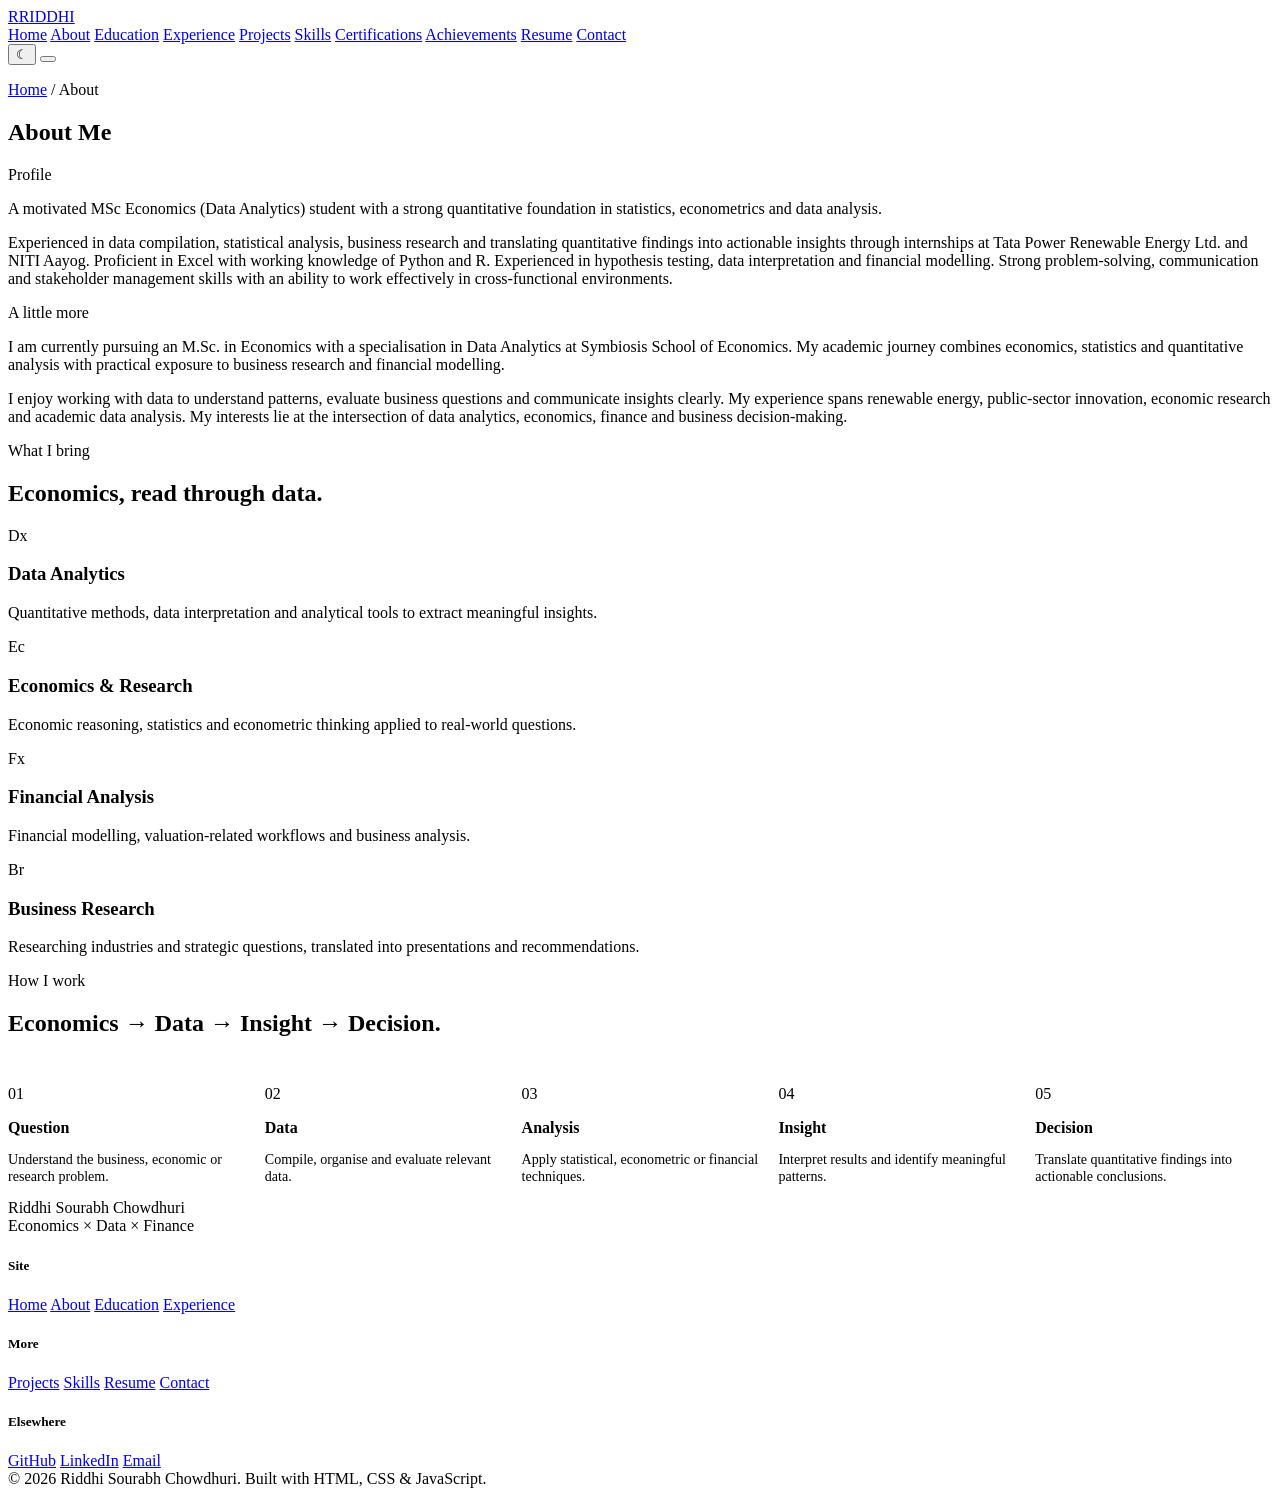
==== about.html @ faeb360b "Add files via upload" ====
<!DOCTYPE html>
<html lang="en">
<head>
<meta charset="UTF-8">
<meta name="viewport" content="width=device-width, initial-scale=1.0">
<title>About | Riddhi Chowdhuri</title>
<meta name="description" content="About Riddhi Sourabh Chowdhuri — MSc Economics (Data Analytics) student.">
<link rel="preconnect" href="https://fonts.googleapis.com">
<link rel="preconnect" href="https://fonts.gstatic.com" crossorigin>
<link href="https://fonts.googleapis.com/css2?family=Newsreader:ital,opsz,wght@0,6..72,500;0,6..72,600;1,6..72,500&family=Inter:wght@400;500;600;700&family=IBM+Plex+Mono:wght@400;500&display=swap" rel="stylesheet">
<link rel="stylesheet" href="css/style.css">
</head>
<body>

<header class="site-nav">
  <div class="nav-inner">
    <a href="index.html" class="brand"><span class="brand-mark">R</span>RIDDHI</a>
    <nav class="nav-links" id="nav-links">
      <a href="index.html">Home</a>
      <a href="about.html">About</a>
      <a href="education.html">Education</a>
      <a href="experience.html">Experience</a>
      <a href="projects.html">Projects</a>
      <a href="skills.html">Skills</a>
      <a href="certifications.html">Certifications</a>
      <a href="achievements.html">Achievements</a>
      <a href="resume.html">Resume</a>
      <a href="contact.html">Contact</a>
    </nav>
    <div class="nav-actions">
      <button class="theme-toggle" aria-label="Switch to dark mode">☾</button>
      <button class="hamburger" aria-label="Open menu" aria-expanded="false"><span></span></button>
    </div>
  </div>
</header>

<main>
  <section class="page-header">
    <div class="container">
      <p class="breadcrumb"><a href="index.html">Home</a> / About</p>
      <h1>About Me</h1>
    </div>
  </section>

  <section class="band">
    <div class="container">
      <div class="grid grid-2" style="gap:3rem; align-items:start;">
        <div class="reveal">
          <p class="eyebrow">Profile</p>
          <p style="font-size:var(--step-1); color:var(--text);">A motivated MSc Economics (Data Analytics) student with a strong quantitative foundation in statistics, econometrics and data analysis.</p>
          <p>Experienced in data compilation, statistical analysis, business research and translating quantitative findings into actionable insights through internships at Tata Power Renewable Energy Ltd. and NITI Aayog. Proficient in Excel with working knowledge of Python and R. Experienced in hypothesis testing, data interpretation and financial modelling. Strong problem-solving, communication and stakeholder management skills with an ability to work effectively in cross-functional environments.</p>
        </div>
        <div class="reveal">
          <p class="eyebrow">A little more</p>
          <p>I am currently pursuing an M.Sc. in Economics with a specialisation in Data Analytics at Symbiosis School of Economics. My academic journey combines economics, statistics and quantitative analysis with practical exposure to business research and financial modelling.</p>
          <p>I enjoy working with data to understand patterns, evaluate business questions and communicate insights clearly. My experience spans renewable energy, public-sector innovation, economic research and academic data analysis. My interests lie at the intersection of data analytics, economics, finance and business decision-making.</p>
        </div>
      </div>
    </div>
  </section>

  <section class="band" style="padding-top:0;">
    <div class="container">
      <div class="section-head reveal">
        <p class="eyebrow">What I bring</p>
        <h2>Economics, read through data.</h2>
      </div>
      <div class="grid grid-4">
        <div class="card reveal">
          <div class="icon">Dx</div>
          <h3>Data Analytics</h3>
          <p>Quantitative methods, data interpretation and analytical tools to extract meaningful insights.</p>
        </div>
        <div class="card reveal">
          <div class="icon">Ec</div>
          <h3>Economics &amp; Research</h3>
          <p>Economic reasoning, statistics and econometric thinking applied to real-world questions.</p>
        </div>
        <div class="card reveal">
          <div class="icon">Fx</div>
          <h3>Financial Analysis</h3>
          <p>Financial modelling, valuation-related workflows and business analysis.</p>
        </div>
        <div class="card reveal">
          <div class="icon">Br</div>
          <h3>Business Research</h3>
          <p>Researching industries and strategic questions, translated into presentations and recommendations.</p>
        </div>
      </div>
    </div>
  </section>

  <section class="band" style="padding-top:0;">
    <div class="container">
      <div class="section-head reveal">
        <p class="eyebrow">How I work</p>
        <h2>Economics → Data → Insight → Decision.</h2>
      </div>
      <div class="flow-row reveal" style="display:grid; grid-template-columns:repeat(5,1fr); gap:1.25rem; margin-top:2rem;">
        <div>
          <p class="stat-index">01</p>
          <h3 style="font-size:var(--step-0); margin-bottom:.3em;">Question</h3>
          <p style="font-size:.88rem;">Understand the business, economic or research problem.</p>
        </div>
        <div>
          <p class="stat-index">02</p>
          <h3 style="font-size:var(--step-0); margin-bottom:.3em;">Data</h3>
          <p style="font-size:.88rem;">Compile, organise and evaluate relevant data.</p>
        </div>
        <div>
          <p class="stat-index">03</p>
          <h3 style="font-size:var(--step-0); margin-bottom:.3em;">Analysis</h3>
          <p style="font-size:.88rem;">Apply statistical, econometric or financial techniques.</p>
        </div>
        <div>
          <p class="stat-index">04</p>
          <h3 style="font-size:var(--step-0); margin-bottom:.3em;">Insight</h3>
          <p style="font-size:.88rem;">Interpret results and identify meaningful patterns.</p>
        </div>
        <div>
          <p class="stat-index">05</p>
          <h3 style="font-size:var(--step-0); margin-bottom:.3em;">Decision</h3>
          <p style="font-size:.88rem;">Translate quantitative findings into actionable conclusions.</p>
        </div>
      </div>
    </div>
  </section>
</main>

<footer>
  <div class="container">
    <div class="footer-grid">
      <div>
        <div class="footer-brand">Riddhi Sourabh Chowdhuri</div>
        <span class="tag">Economics × Data × Finance</span>
      </div>
      <div class="footer-links">
        <div class="footer-col">
          <h5>Site</h5>
          <a href="index.html">Home</a>
          <a href="about.html">About</a>
          <a href="education.html">Education</a>
          <a href="experience.html">Experience</a>
        </div>
        <div class="footer-col">
          <h5>More</h5>
          <a href="projects.html">Projects</a>
          <a href="skills.html">Skills</a>
          <a href="resume.html">Resume</a>
          <a href="contact.html">Contact</a>
        </div>
        <div class="footer-col">
          <h5>Elsewhere</h5>
          <a href="https://github.com/riddhichowdhuri" target="_blank" rel="noopener">GitHub</a>
          <a href="https://www.linkedin.com/in/riddhi-chowdhuri-856390242/" target="_blank" rel="noopener">LinkedIn</a>
          <a href="mailto:4riddhi2005@gmail.com">Email</a>
        </div>
      </div>
    </div>
    <div class="footer-bottom">
      <span>© <span data-year>2026</span> Riddhi Sourabh Chowdhuri. Built with HTML, CSS &amp; JavaScript.</span>
    </div>
  </div>
</footer>

<script src="js/script.js"></script>
</body>
</html>
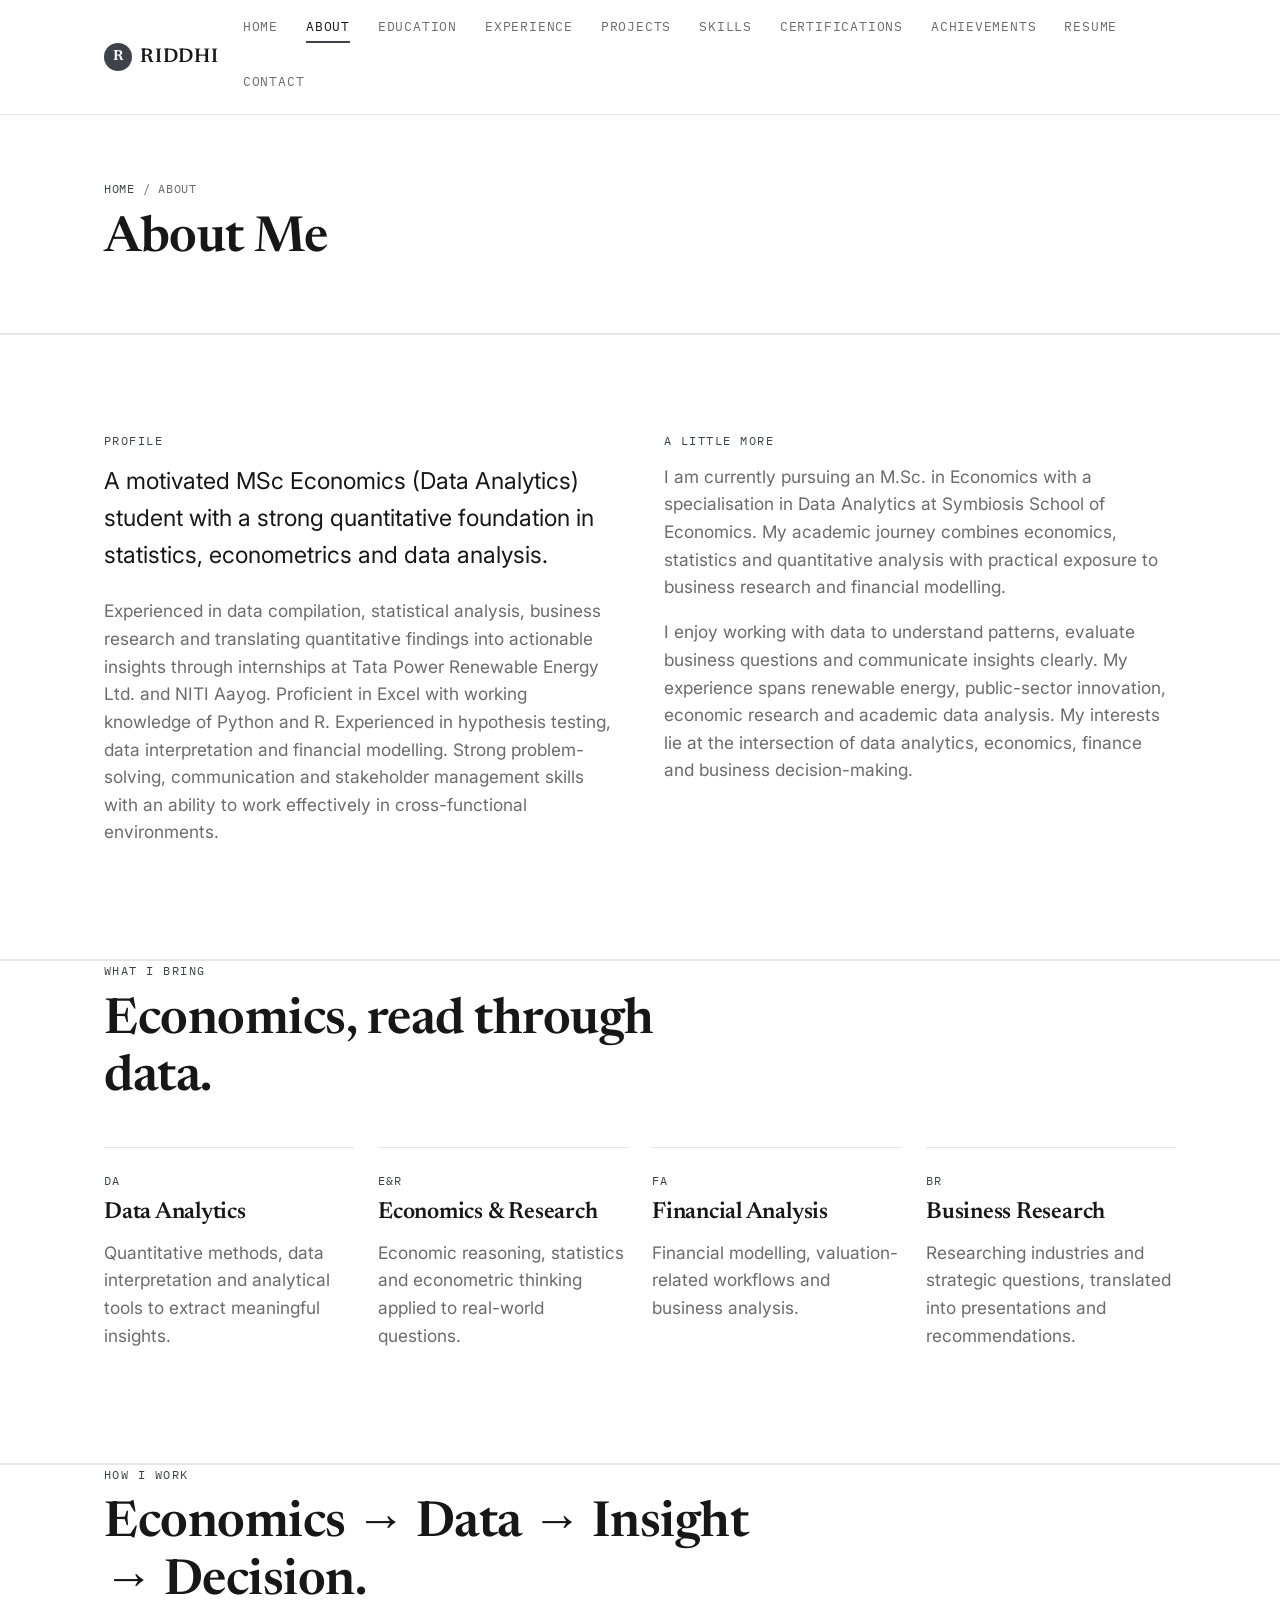
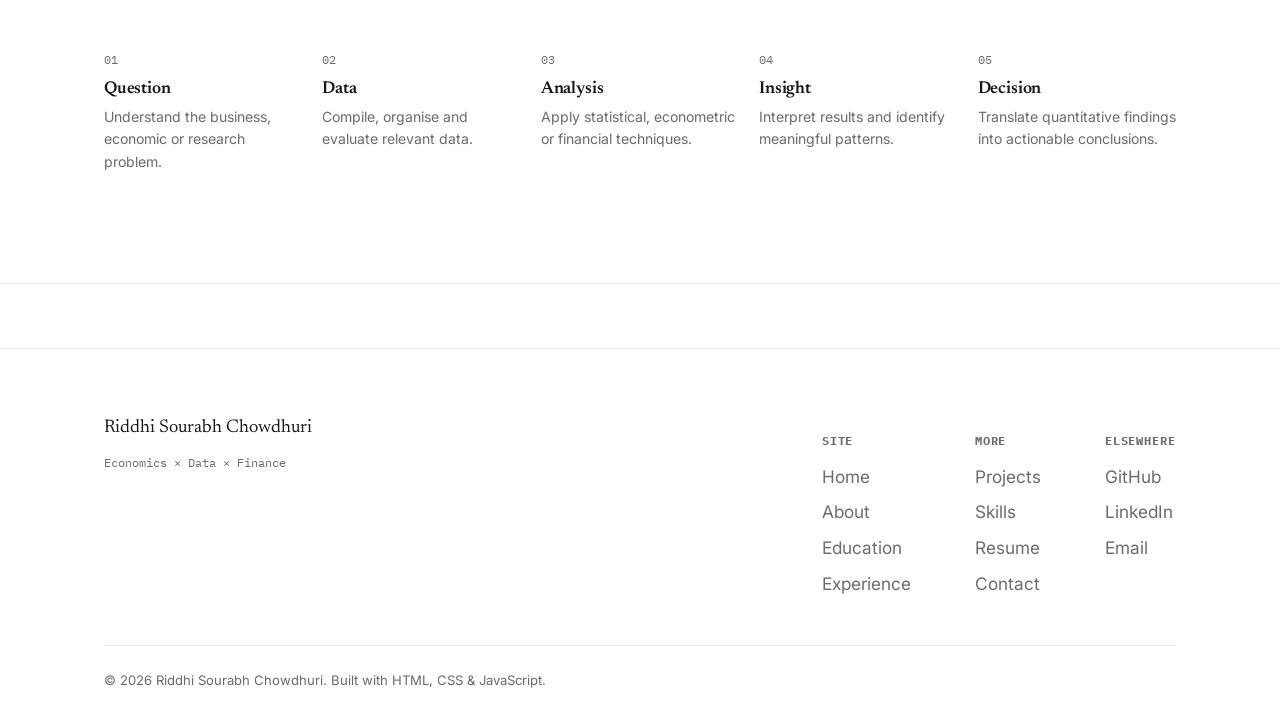
==== commit c0fa3613: "Update icons in about.html for consistency" ====
--- a/about.html
+++ b/about.html
@@ -67,22 +67,22 @@
       </div>
       <div class="grid grid-4">
         <div class="card reveal">
-          <div class="icon">Dx</div>
+          <div class="icon">DA</div>
           <h3>Data Analytics</h3>
           <p>Quantitative methods, data interpretation and analytical tools to extract meaningful insights.</p>
         </div>
         <div class="card reveal">
-          <div class="icon">Ec</div>
+          <div class="icon">E&R</div>
           <h3>Economics &amp; Research</h3>
           <p>Economic reasoning, statistics and econometric thinking applied to real-world questions.</p>
         </div>
         <div class="card reveal">
-          <div class="icon">Fx</div>
+          <div class="icon">FA</div>
           <h3>Financial Analysis</h3>
           <p>Financial modelling, valuation-related workflows and business analysis.</p>
         </div>
         <div class="card reveal">
-          <div class="icon">Br</div>
+          <div class="icon">BR</div>
           <h3>Business Research</h3>
           <p>Researching industries and strategic questions, translated into presentations and recommendations.</p>
         </div>
--- a/css/style.css
+++ b/css/style.css
@@ -0,0 +1,334 @@
+/* =========================================================
+   Riddhi Chowdhuri — Portfolio Design System
+   Editorial ledger aesthetic: cream paper, ink text,
+   brass + data-blue accents, serif display / mono labels.
+   ========================================================= */
+
+:root{
+  /* ---- color: light (default) ---- */
+  --bg:            #ffffff;
+  --bg-raised:     #ffffff;
+  --text:          #17171a;
+  --text-muted:    #6b6b70;
+  --rule:          #e6e6e8;
+  --line-dark:     #17171a;
+  --accent:        #3e434b;      /* near-monochrome slate — barely a color, just enough to read as emphasis */
+  --brass:         #3e434b;
+  --data-blue:     #3e434b;
+  --card-bg:       transparent;
+  --card-shadow:   none;
+  --nav-bg:        rgba(255,255,255,.9);
+  --inverse-bg:    #17171a;
+  --inverse-text:  #ffffff;
+
+  /* ---- type ---- */
+  --font-display: "Newsreader", Georgia, serif;
+  --font-body:    "Inter", -apple-system, BlinkMacSystemFont, "Segoe UI", sans-serif;
+  --font-mono:    "IBM Plex Mono", ui-monospace, Menlo, monospace;
+
+  --step--1: clamp(.78rem, .76rem + .1vw, .86rem);
+  --step-0:  clamp(1rem, .96rem + .2vw, 1.08rem);
+  --step-1:  clamp(1.2rem, 1.1rem + .5vw, 1.45rem);
+  --step-2:  clamp(1.5rem, 1.3rem + 1vw, 2rem);
+  --step-3:  clamp(2rem, 1.6rem + 2vw, 3.1rem);
+  --step-4:  clamp(2.6rem, 2rem + 3vw, 4.2rem);
+
+  --space-1: .5rem;
+  --space-2: 1rem;
+  --space-3: 1.5rem;
+  --space-4: 2.5rem;
+  --space-5: 4rem;
+  --space-6: 6rem;
+
+  --radius: 14px;
+  --container: 1120px;
+  --transition: .25s ease;
+}
+
+*, *::before, *::after{ box-sizing: border-box; }
+html{ scroll-behavior: smooth; }
+body{
+  margin:0;
+  background: var(--bg);
+  color: var(--text);
+  font-family: var(--font-body);
+  font-size: var(--step-0);
+  line-height: 1.6;
+  -webkit-font-smoothing: antialiased;
+  transition: background var(--transition), color var(--transition);
+  overflow-x: hidden;
+}
+img, svg{ max-width:100%; display:block; }
+a{ color: inherit; text-decoration: none; }
+h1,h2,h3,h4{
+  font-family: var(--font-display);
+  font-weight: 600;
+  line-height: 1.15;
+  margin: 0 0 .5em;
+  letter-spacing: -.01em;
+}
+h1{ font-size: var(--step-4); }
+h2{ font-size: var(--step-3); }
+h3{ font-size: var(--step-1); }
+p{ margin: 0 0 1em; color: var(--text-muted); }
+ul{ margin:0; padding:0; list-style:none; }
+button{ font-family: inherit; cursor:pointer; }
+
+.container{
+  max-width: var(--container);
+  margin-inline: auto;
+  padding-inline: var(--space-3);
+}
+.text-center{ text-align:center; }
+
+/* ---------- NAV ---------- */
+.site-nav{
+  position: sticky; top:0; z-index: 100;
+  background: var(--nav-bg);
+  backdrop-filter: blur(10px);
+  border-bottom: 1px solid var(--rule);
+}
+.nav-inner{
+  max-width: var(--container);
+  margin-inline:auto;
+  padding: 1rem var(--space-3);
+  display:flex; align-items:center; justify-content:space-between;
+  gap: var(--space-3);
+}
+.brand{
+  font-family: var(--font-display);
+  font-size: 1.25rem;
+  font-weight:600;
+  letter-spacing:.04em;
+  display:flex; align-items:center; gap:.5rem;
+}
+.brand-mark{
+  display:inline-flex; align-items:center; justify-content:center;
+  width:28px; height:28px; border-radius:50%;
+  background: var(--accent); color: var(--bg-raised);
+  font-size:.9rem;
+}
+.nav-links{ display:flex; gap: 1.75rem; flex-wrap:wrap; }
+.nav-links a{
+  font-family: var(--font-mono);
+  font-size: .82rem;
+  text-transform: uppercase;
+  letter-spacing:.06em;
+  color: var(--text-muted);
+  padding-bottom: 4px;
+  border-bottom: 2px solid transparent;
+  transition: color var(--transition), border-color var(--transition);
+}
+.nav-links a:hover{ color: var(--text); }
+.nav-links a.active{ color: var(--text); border-color: var(--accent); }
+.nav-actions{ display:flex; align-items:center; gap: .75rem; }
+.theme-toggle{ display:none; }
+.hamburger{
+  display:none; flex-direction:column; justify-content:center; gap:5px;
+  width:36px; height:36px; background:none; border:none;
+}
+.hamburger span, .hamburger::before, .hamburger::after{
+  content:""; display:block; height:2px; width:22px; background: var(--text);
+  transition: transform var(--transition), opacity var(--transition);
+}
+.hamburger.is-open::before{ transform: translateY(7px) rotate(45deg); }
+.hamburger.is-open::after{ transform: translateY(-7px) rotate(-45deg); }
+.hamburger.is-open span{ opacity:0; }
+
+/* ---------- BUTTONS ---------- */
+.btn{
+  display:inline-flex; align-items:center; justify-content:center;
+  padding: .8rem 1.5rem; border-radius: 3px;
+  font-family: var(--font-mono); font-size: .82rem; text-transform:uppercase;
+  letter-spacing:.06em; border:1px solid var(--line-dark);
+  transition: background var(--transition), color var(--transition), border-color var(--transition);
+}
+.btn-primary{ background: var(--text); color: var(--bg); border-color: var(--text); }
+.btn-primary:hover{ background: var(--accent); border-color: var(--accent); color: var(--bg-raised); }
+.btn-outline{ border-color: var(--line-dark); color: var(--text); background:transparent; }
+.btn-outline:hover{ border-color: var(--accent); color: var(--accent); }
+.btn-text{ font-family: var(--font-mono); font-size:.82rem; text-transform:uppercase; letter-spacing:.06em; border-bottom:1px solid var(--accent); padding-bottom:2px; }
+
+/* ---------- HERO ---------- */
+.hero{ padding: var(--space-6) 0 var(--space-5); }
+.hero-grid{ display:grid; grid-template-columns: 1.1fr .9fr; gap: var(--space-5); align-items:center; }
+.eyebrow{
+  font-family: var(--font-mono); font-size:.78rem; text-transform:uppercase;
+  letter-spacing:.12em; color: var(--accent); display:block; margin-bottom:.75rem;
+}
+.lede{ font-size: var(--step-1); max-width: 46ch; color: var(--text-muted); }
+.hero-cta{ display:flex; align-items:center; gap: var(--space-3); flex-wrap:wrap; margin-top: var(--space-3); }
+.hero-visual{ position:relative; }
+.hero-fig{ width:100%; height:auto; }
+
+/* ---------- STATS ---------- */
+.stats-strip{
+  margin-top: var(--space-5);
+  display:grid; grid-template-columns: repeat(4,1fr);
+  border-top: 1px solid var(--rule); border-bottom: 1px solid var(--rule);
+}
+.stat-card{
+  padding: var(--space-3) var(--space-2);
+  border-right: 1px solid var(--rule);
+  position:relative;
+}
+.stat-card:last-child{ border-right:none; }
+.stat-index{ font-family: var(--font-mono); font-size:.72rem; color: var(--text-muted); }
+.stat-value{ font-family: var(--font-display); font-size: var(--step-2); margin: .25rem 0; }
+.stat-value.tabular{ font-variant-numeric: tabular-nums; }
+.stat-label{ font-size: .85rem; color: var(--text-muted); }
+
+/* ---------- SECTIONS / CARDS ---------- */
+.band{ padding: var(--space-6) 0; border-top:1px solid var(--rule); border-bottom:1px solid var(--rule); }
+.band-inverse{ padding: var(--space-6) 0; border-top:1px solid var(--rule); border-bottom:1px solid var(--rule); }
+.section-head{ margin-bottom: var(--space-4); max-width: 60ch; }
+.grid{ display:grid; gap: var(--space-3); }
+.grid-2{ grid-template-columns: repeat(2,1fr); }
+.grid-3{ grid-template-columns: repeat(3,1fr); }
+.grid-4{ grid-template-columns: repeat(4,1fr); }
+.card{
+  background: transparent; border:0; border-top:1px solid var(--rule); border-radius:0;
+  padding: var(--space-3) 0 0; box-shadow:none; transition:none;
+}
+.card .icon{
+  font-family: var(--font-mono); font-size:.72rem; color: var(--accent);
+  width:auto; height:auto; border:0; border-radius:0; text-transform:uppercase; letter-spacing:.08em;
+  display:block; margin-bottom: .6rem;
+}
+.cat{ font-family: var(--font-mono); font-size:.78rem; color: var(--accent); text-transform:uppercase; letter-spacing:.06em; }
+
+/* ---------- REVEAL ANIMATION ---------- */
+.reveal{ opacity:0; transform: translateY(18px); transition: opacity .6s ease, transform .6s ease; }
+.reveal.is-visible{ opacity:1; transform:none; }
+
+/* ---------- PAGE HEADER (inner pages) ---------- */
+.page-header{ padding: var(--space-5) 0 var(--space-4); border-bottom: 1px solid var(--rule); }
+.page-header h1{ font-size: var(--step-3); }
+.breadcrumb{ font-family: var(--font-mono); font-size:.78rem; color: var(--text-muted); text-transform:uppercase; letter-spacing:.06em; margin-bottom:.75rem; }
+.breadcrumb a{ color: var(--accent); }
+
+/* ---------- TIMELINE (education/experience) ---------- */
+.timeline{ display:flex; flex-direction:column; gap: var(--space-4); }
+.timeline-item{
+  display:grid; grid-template-columns: 200px 1fr; gap: var(--space-3);
+  padding-bottom: var(--space-4); border-bottom:1px solid var(--rule);
+}
+.timeline-item:last-child{ border-bottom:none; }
+.timeline-date{ font-family: var(--font-mono); font-size:.82rem; color: var(--accent); }
+.timeline-item h3{ margin-bottom:.25rem; }
+.timeline-org{ font-family: var(--font-mono); font-size:.82rem; color: var(--text-muted); margin-bottom:.75rem; display:block; }
+.timeline-item ul{ display:flex; flex-direction:column; gap:.5rem; }
+.timeline-item li{ position:relative; padding-left:1.1rem; color: var(--text-muted); }
+.timeline-item li::before{ content:"—"; position:absolute; left:0; color: var(--accent); }
+.score-pill{
+  display:inline; font-family: var(--font-mono); font-size:.75rem; color: var(--text-muted);
+  border:0; padding:0; margin-right: 1.1rem;
+}
+
+/* ---------- PROJECTS ---------- */
+.filter-bar{ display:flex; gap: 0 1.2rem; flex-wrap:wrap; margin-bottom: var(--space-4); padding-bottom: var(--space-2); border-bottom:1px solid var(--rule); }
+.filter-btn{
+  font-family: var(--font-mono); font-size:.78rem; text-transform:uppercase; letter-spacing:.05em;
+  padding:0; border:0; border-radius:0; background:none; color: var(--text-muted);
+  transition: color var(--transition);
+}
+.filter-btn.active, .filter-btn:hover{ background:none; color: var(--accent); text-decoration:underline; text-underline-offset:4px; }
+.project-card{ cursor:pointer; }
+.project-card .meta-row{ display:flex; flex-wrap:wrap; margin-top: var(--space-2); font-size:.78rem; }
+.chip{ font-family: var(--font-mono); font-size:.78rem; background:none; border:0; border-radius:0; padding:0; margin-right:1.1rem; color: var(--text-muted); }
+.missing{ color: var(--data-blue); font-style: italic; }
+.link{ color: var(--accent); border-bottom: 1px solid var(--rule); transition: border-color .2s ease; }
+.link:hover{ border-color: var(--accent); }
+
+/* ---------- MODAL ---------- */
+.modal-overlay{
+  position: fixed; inset:0; background: rgba(20,19,15,.55);
+  display:none; align-items:center; justify-content:center; padding: var(--space-3); z-index:200;
+}
+.modal-overlay.is-open{ display:flex; }
+.modal{
+  background: var(--card-bg); border-radius: var(--radius); max-width:640px; width:100%;
+  max-height:85vh; overflow-y:auto; padding: var(--space-4); position:relative;
+  box-shadow: var(--card-shadow);
+}
+.modal-close{
+  position:absolute; top: var(--space-2); right: var(--space-2);
+  background:none; border:1px solid var(--rule); border-radius:50%; width:32px; height:32px; font-size:1rem;
+}
+.modal dt{ font-family: var(--font-mono); font-size:.72rem; text-transform:uppercase; color: var(--accent); margin-top: var(--space-2); }
+.modal dd{ margin:0 0 .5rem; color: var(--text-muted); }
+
+/* ---------- SKILLS ---------- */
+.skill-tags{ display:flex; flex-wrap:wrap; }
+.skill-tag{ font-family: var(--font-mono); font-size:.85rem; border:0; border-radius:0; padding:0; background:none; margin-right:1.1rem; }
+.skill-tag:last-child{ margin-right:0; }
+.skill-tag:not(:last-child)::after{ content:"·"; margin-left:1.1rem; color: var(--rule); }
+.skill-row{ display:flex; align-items:center; justify-content:space-between; gap:1rem; padding:.6rem 0; border-bottom:1px solid var(--rule); }
+.skill-row:last-child{ border-bottom:0; }
+.skill-level{ font-family: var(--font-mono); font-size:.72rem; text-transform:uppercase; letter-spacing:.05em; color: var(--text-muted); white-space:nowrap; }
+.skill-level.high{ color: var(--accent); }
+
+/* ---------- CERTS / ACHIEVEMENTS ---------- */
+.cert-list, .ach-list{ display:flex; flex-direction:column; }
+.cert-item, .ach-item{
+  display:flex; gap: var(--space-3); align-items:flex-start; padding: var(--space-3) 0;
+  border:0; border-top:1px solid var(--rule); border-radius:0; background:none;
+}
+.cert-list > :first-child, .ach-list > :first-child{ border-top:0; padding-top:0; }
+.cert-item .icon, .ach-item .icon{ flex-shrink:0; font-family: var(--font-mono); font-size:.72rem; color: var(--accent); text-transform:uppercase; letter-spacing:.08em; width:auto; }
+
+/* ---------- RESUME PAGE ---------- */
+.resume-embed{ width:100%; height:80vh; border:1px solid var(--rule); border-radius: var(--radius); background: var(--bg-raised); }
+
+/* ---------- CONTACT FORM ---------- */
+.form-grid{ display:grid; gap: var(--space-2); max-width: 560px; }
+.field{ display:flex; flex-direction:column; gap:.4rem; }
+.field label{ font-family: var(--font-mono); font-size:.75rem; text-transform:uppercase; letter-spacing:.05em; color: var(--text-muted); }
+.field input, .field textarea{
+  font-family: var(--font-body); font-size: 1rem; padding: .75rem .9rem;
+  border:1px solid var(--rule); border-radius:8px; background: var(--bg-raised); color: var(--text);
+}
+.field input:focus, .field textarea:focus{ outline:2px solid var(--accent); outline-offset:1px; }
+.field-error{ font-size:.78rem; color:#b0483f; min-height:1em; }
+.form-status{ font-family: var(--font-mono); font-size:.85rem; margin-top: var(--space-2); }
+.form-status.success{ color: var(--data-blue); }
+.form-status.error{ color:#b0483f; }
+.contact-info{ display:flex; flex-direction:column; gap: var(--space-2); }
+.contact-info a{ display:flex; align-items:center; gap:.6rem; }
+
+/* ---------- FOOTER ---------- */
+footer{ border-top: 1px solid var(--rule); padding: var(--space-5) 0 var(--space-3); margin-top: var(--space-5); }
+.footer-grid{ display:flex; justify-content:space-between; gap: var(--space-4); flex-wrap:wrap; }
+.footer-brand{ font-family: var(--font-display); font-size:1.15rem; margin-bottom:.25rem; }
+.tag{ font-family: var(--font-mono); font-size:.78rem; color: var(--text-muted); }
+.footer-links{ display:flex; gap: var(--space-5); flex-wrap:wrap; }
+.footer-col h5{ font-family: var(--font-mono); font-size:.72rem; text-transform:uppercase; letter-spacing:.08em; color: var(--text-muted); margin-bottom: .75rem; }
+.footer-col a{ display:block; margin-bottom:.5rem; color: var(--text-muted); transition: color var(--transition); }
+.footer-col a:hover{ color: var(--text); }
+.footer-bottom{ margin-top: var(--space-4); padding-top: var(--space-3); border-top:1px solid var(--rule); font-size:.82rem; color: var(--text-muted); }
+
+/* ---------- RESPONSIVE ---------- */
+@media (max-width: 900px){
+  .hero-grid{ grid-template-columns: 1fr; }
+  .hero-visual{ order:-1; max-width:280px; margin-inline:auto; }
+  .grid-4{ grid-template-columns: repeat(2,1fr); }
+  .grid-3{ grid-template-columns: repeat(2,1fr); }
+  .flow-row{ grid-template-columns: repeat(2,1fr) !important; row-gap:1.75rem !important; }
+  .stats-strip{ grid-template-columns: repeat(2,1fr); }
+  .stat-card:nth-child(2){ border-right:none; }
+  .stat-card{ border-bottom:1px solid var(--rule); }
+  .timeline-item{ grid-template-columns: 1fr; }
+}
+@media (max-width: 700px){
+  .nav-links{
+    position:fixed; inset: 65px 0 auto 0; background: var(--bg); border-bottom:1px solid var(--rule);
+    flex-direction:column; padding: var(--space-3); gap: 1.1rem;
+    transform: translateY(-120%); opacity:0; pointer-events:none;
+    transition: transform var(--transition), opacity var(--transition);
+  }
+  .nav-links.is-open{ transform: translateY(0); opacity:1; pointer-events:auto; }
+  .hamburger{ display:flex; }
+  .grid-4, .grid-3, .grid-2{ grid-template-columns: 1fr; }
+  .flow-row{ grid-template-columns: 1fr !important; }
+  .footer-grid{ flex-direction:column; }
+}
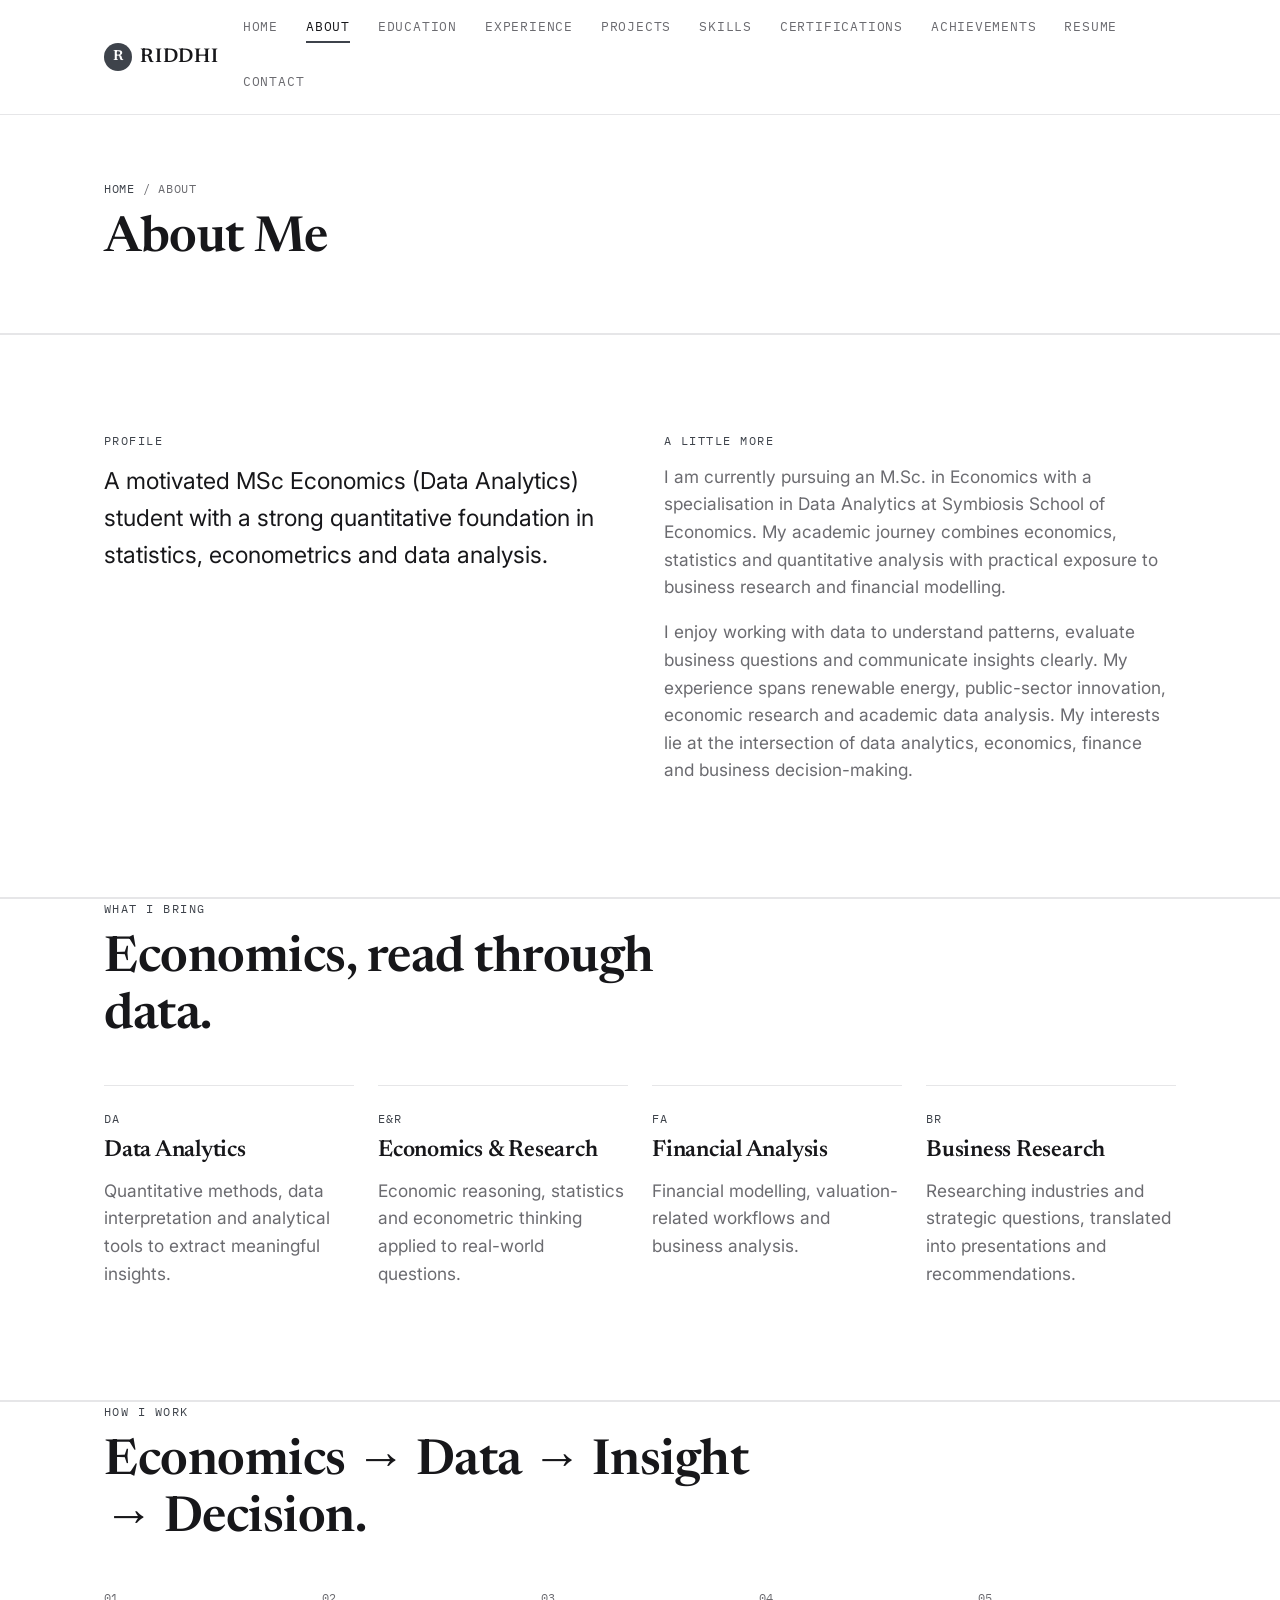
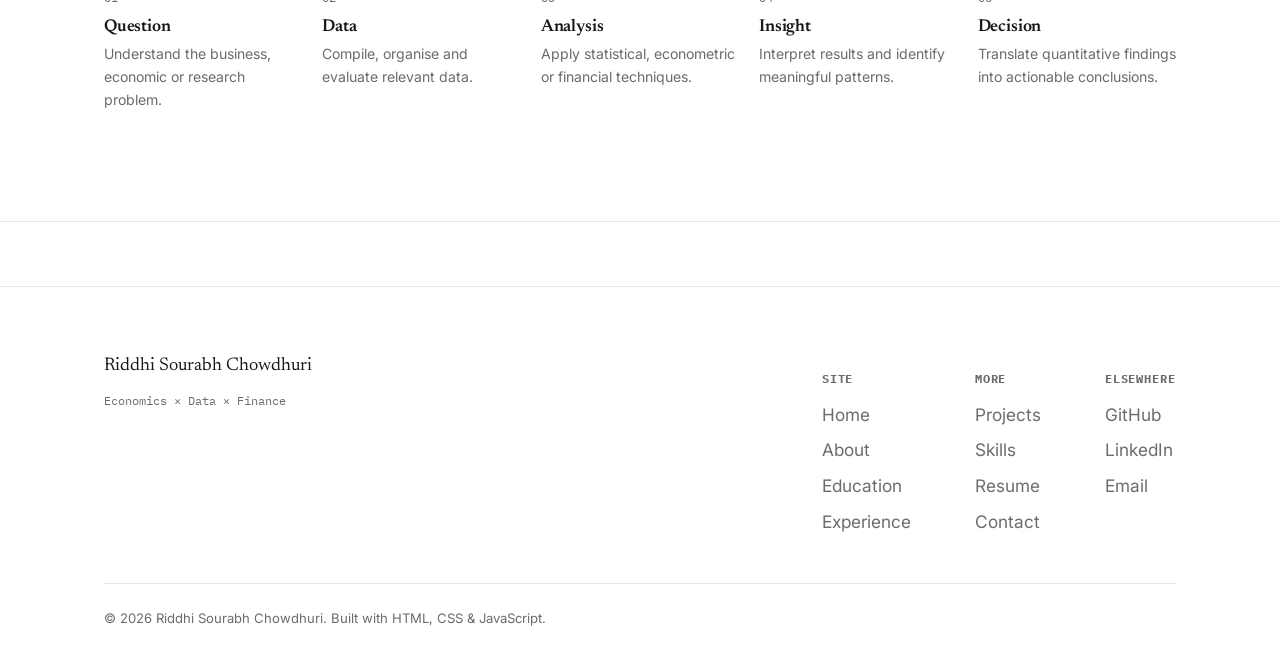
==== commit 180a9116: "Remove experience paragraph from about.html Removed a paragraph detailing experience and skills." ====
--- a/about.html
+++ b/about.html
@@ -48,7 +48,6 @@
         <div class="reveal">
           <p class="eyebrow">Profile</p>
           <p style="font-size:var(--step-1); color:var(--text);">A motivated MSc Economics (Data Analytics) student with a strong quantitative foundation in statistics, econometrics and data analysis.</p>
-          <p>Experienced in data compilation, statistical analysis, business research and translating quantitative findings into actionable insights through internships at Tata Power Renewable Energy Ltd. and NITI Aayog. Proficient in Excel with working knowledge of Python and R. Experienced in hypothesis testing, data interpretation and financial modelling. Strong problem-solving, communication and stakeholder management skills with an ability to work effectively in cross-functional environments.</p>
         </div>
         <div class="reveal">
           <p class="eyebrow">A little more</p>
